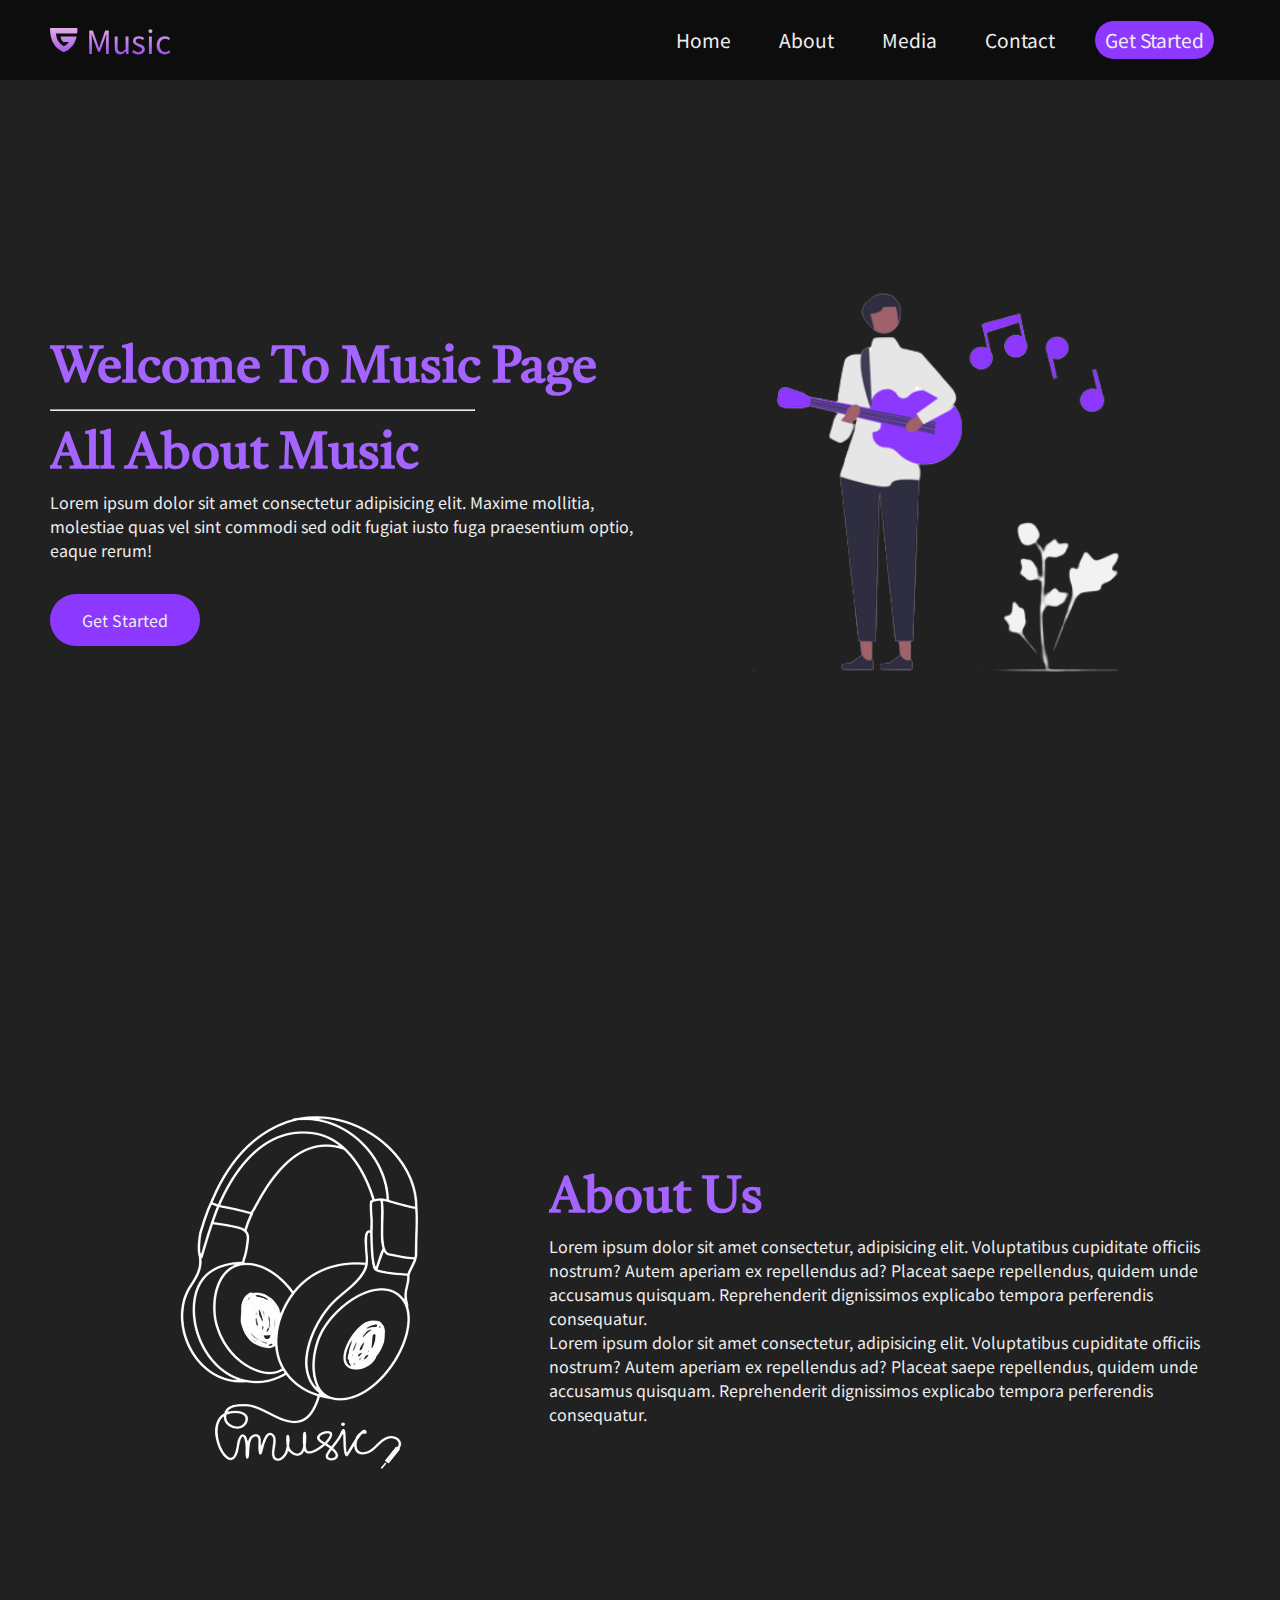
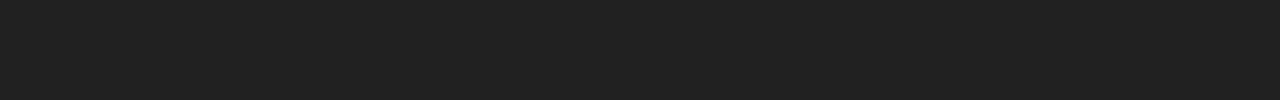
==== public/index.html @ 86f070ed "add about page" ====
<!DOCTYPE html>
<html lang="en">

<head>
    <meta charset="UTF-8">
    <meta http-equiv="X-UA-Compatible" content="IE=edge">
    <meta name="viewport" content="width=device-width, initial-scale=1.0">
    <link rel="stylesheet" href="./css/style.css">
    <link rel="stylesheet" href="./css/about.css">
    <link rel="shortcut icon" href="../assets/img/icons.png" type="image/x-icon">
    <link rel="stylesheet" href="https://cdnjs.cloudflare.com/ajax/libs/font-awesome/6.1.1/css/all.min.css">
    <title>Music</title>
</head>

<body>
    <nav class="navbar">
        <!-- Task Agrieva -->
        <div class="navbar-container">
            <a href="/" id="nav-logo"><i class="fa-brands fa-guilded nav-icons"></i> Music</a>
            <div class="navbar-toggle" id="mobile-menu">
                <span class="bar"></span>
                <span class="bar"></span>
                <span class="bar"></span>
            </div>
            <ul class="nav-menu">
                <li class="nav-item">
                    <a href="#home" class="nav-links">Home</a>
                </li>
                <li class="nav-item">
                    <a href="#about" class="nav-links">About</a>
                </li>
                <li class="nav-item">
                    <a href="#social-media" class="nav-links">Media</a>
                </li>
                <li class="nav-item">
                    <a href="#contact" class="nav-links">Contact</a>
                </li>
                <li class="nav-btn">
                    <a href="#about" class="button">Get Started</a>
                </li>
            </ul>
        </div>
    </nav>

    <div id="home">
        <div class="home-container">
            <div class="home-content">
                <h1>Welcome To Music Page </h1>
                <hr class="home-content-line" />
                <h2>All About Music</h2>
                <p>Lorem ipsum dolor sit amet consectetur adipisicing elit. Maxime mollitia,
                    molestiae quas vel sint commodi sed odit fugiat iusto fuga praesentium
                    optio, eaque rerum!</p>
                <button class="home-btn"><a href="#about">Get Started</a></button>
            </div>
            <div class="home-img-container">
                <img class="home-img" src="../assets/img/mainPict.png" alt="Main Picture">
            </div>
        </div>
    </div>

    <div id="about">
        <!-- Task Haka -->
        <div class="about-container">
            <div class="about-content">
                <div>
                    <img src="../assets/img/about picture.png" alt="about picture">
                </div>
                <div class="description">
                    <h1>About Us</h1>
                    <p>Lorem ipsum dolor sit amet consectetur, adipisicing elit. Voluptatibus cupiditate officiis
                        nostrum? Autem aperiam ex repellendus ad? Placeat saepe repellendus, quidem unde accusamus
                        quisquam. Reprehenderit dignissimos explicabo tempora perferendis consequatur.</p>
                    <p>Lorem ipsum dolor sit amet consectetur, adipisicing elit. Voluptatibus cupiditate officiis
                        nostrum? Autem aperiam ex repellendus ad? Placeat saepe repellendus, quidem unde accusamus
                        quisquam. Reprehenderit dignissimos explicabo tempora perferendis consequatur.</p>
                </div>
            </div>
        </div>
    </div>

    <div id="social-media">
        <!-- Task Bayu -->
    </div>

    <div id="contact">
        <!-- Task Asa -->
    </div>
    <script src="https://cdn.jsdelivr.net/npm/bootstrap@5.0.2/dist/js/bootstrap.bundle.min.js"
        integrity="sha384-MrcW6ZMFYlzcLA8Nl+NtUVF0sA7MsXsP1UyJoMp4YLEuNSfAP+JcXn/tWtIaxVXM" crossorigin="anonymous">
    </script>
    <script src="../assets//js/app.js"></script>
</body>

</html>
---- public/css/style.css ----
@import url('https://fonts.googleapis.com/css2?family=Noto+Sans+JP:wght@100&family=Noto+Serif&family=Roboto+Condensed:ital,wght@1,300&family=Roboto+Slab&family=Tiro+Devanagari+Marathi&family=Updock&family=Whisper&display=swap');

:root{
    /* Jadi kalian disini ambil color buat text / background yang ada di dalam sini */
    /* Kalau mau nambah silahkan tapi sebelum itu koordinasikan dlu di group */
    /* cara pemakaiannya = color:var(--namanya-sesuaikan); */
    --first-color: #8c38ff;
    --second-color: #b490ca;
    --third-color: #5ee7df;
    --gradient-color: linear-gradient(to top, #8933ec 0%, #fed6e3 100%);
    --text-color: #EEEEEE;
    --background: #212121;
    --background-navbar: #0e0d0d;
    --main-font: 'Noto Sans JP', sans-serif;
}

*{
    margin: 0;
    padding: 0;
    box-sizing: border-box;
    font-family: var(--main-font);
    scroll-behavior: smooth;
}

.container{
    margin: 0 auto;
    width: 100%;
    max-width: 1300px;
    padding-right: 50px;
    padding-left: 50px;
}

/* Navbar Styling; by @Jounny */

.navbar{
    background: var(--background-navbar);
    height: 80px;
    display: flex;
    justify-content: center;
    align-items: center;
    font-size: 1.2rem;
    position: sticky;
    top: 0;
    z-index: 999;
}

.navbar-container{
    display: flex;
    align-items: center;
    justify-content: space-between;
    z-index: 1;
    width: 100%;
    max-width: 1300px;
    margin-left: auto;
    margin-right: auto;
    padding-left: 50px;
    padding-right: 50px;
}

#nav-logo{
    background-color: var(--primary);
    background-image: var(--gradient-color);
    background-size: 100%;
    -webkit-background-clip: text;
    -moz-background-clip: text;
    -webkit-text-fill-color: transparent;
    -moz-text-fill-color: transparent;
    display: flex;
    align-items: center;
    cursor: pointer;
    text-decoration: none;
    font-size: 2rem;
}

.nav-icons{
    margin-right: 0.5rem;
}

.nav-menu{
    display: flex;
    align-items: center;
    list-style: none;
    text-align: center;
}

.nav-item{
    height: 80px;
}

.nav-links{
    color: var(--text-color);
    display: flex;
    align-items: center;
    justify-content: center;
    text-decoration: none;
    padding: 0 1.5rem;
    height: 100%;
}

.nav-links:hover{
    color: var(--first-color);
    transition: all 1s ease;
}

.nav-btn{
    display: flex;
    justify-content: center;
    align-items: center;
    padding: 0 1rem;
    width: 100%;
}


.button {
    display: flex;
    justify-content: center;
    align-items: center;
    text-decoration: none;
    padding: 5px 10px;
    height: 100%;
    width: 100%;
    border: none;
    outline: none;
    border-radius: 20px;
    background: var(--first-color);
    color: var(--text-color);
}

.button:hover{
    background: transparent;
    color: var(--first-color);
    transition: all 1s ease;
}

@media screen and (max-width: 960px){
    .navbar-container{
        display: flex;
        justify-content: space-between;
        height: 80px;
        z-index: 1;
        width: 100%;
        max-width: 1300px;
        padding: 0;
    }
    .nav-menu{
        display: grid;
        grid-template-columns: auto;
        margin: 0;
        width: 100%;
        position: absolute;
        top: -1000px;
        opacity: 1;
        transition: all 0.5s ease;
        height: 50vh;
        z-index: -1;
        background-color:#212121;
    }
    .nav-menu.active{
        background: var(--background);
        top: 100%;
        opacity: 1;
        transition: all 0.5s ease;
        z-index: 99;
        height: 50vh;
        font-size: 1.6rem;
    }
    #nav-logo{
        padding-left: 25px;
    }
    .navbar-toggle .bar{
        width: 25px;
        height: 3px;
        margin: 5px auto;
        transition: all 0.3s ease-in-out;
        background: #fff;
    }
    .nav-item{
        width: 100%;
    }
    .nav-links{
        text-align: center;
        padding: 2rem;
        width: 100%;
        display: table;  
    }
    .nav-btn{
        padding-bottom: 2rem;
    }
    .button{
        display: flex;
        justify-content: center;
        align-items: center;
        width: 80%;
        height: 80px;
        margin: 0;
    }
    #mobile-menu{
        position: absolute;
        top: 30%;
        right: 5%;
        transform: translate(5%, 20%);
    }
    .navbar-toggle .bar{
        display: block;
        cursor: pointer;
    }
    #mobile-menu.is-active .bar:nth-child(2) {
        opacity: 0;
    }

    #mobile-menu.is-active .bar:nth-child(1) {
        transform: translateY(8px) rotate(45deg);
    }

    #mobile-menu.is-active .bar:nth-child(3) {
        transform: translateY(-8px) rotate(-45deg);
    }
}
/* --------------------- Navbar ---------------------- */

/* Home Styling; by @Jounny */

#home{
    background :var(--background);
}

.home-container{
    display: grid;
    grid-template-columns: 1fr 1fr;
    align-items: center;
    justify-self: center;
    margin: 0 auto;
    height: 90vh;
    background-color: var(--background);
    z-index: 1;
    width: 100%;
    max-width: 1300px;
    padding-right: 50px;
    padding-left: 50px;
}

.home-content{
    color: var(--text-color);
    width: 100%;
}

.home-content h1, .home-content h2{
    font-size: 3.2rem;
    margin-top: 10px;
    background: #A564FF;
    font-family: 'Tiro Devanagari Marathi', serif;
    background-size: 100%;
    -webkit-background-clip: text;
    -moz-background-clip: text;
    -webkit-text-fill-color: transparent;
    -moz-text-fill-color: transparent;
}

.home-content-line{
    width: 72%;
    margin-top: 5px;

}

.main-content p{
    margin-top: 1rem;
    font-size: 2rem;
    font-weight: 700;
}

.home-btn{
    font-size: 1rem;
    background: var(--first-color);
    padding: 14px 32px;
    border: none;
    border-radius: 50px;
    color: #fff;
    margin-top: 2rem;
    cursor: pointer;
    position: relative;
    transition: all 0.35s;
    outline: none;
}

.home-btn a{
    position: relative;
    z-index: 2;
    color: var(--text-color);
    text-decoration: none;
}

.home-btn::after{
    position: absolute;
    content: '';
    top: 0;
    left: 0;
    width: 0;
    height: 100%;
    background-color: #4837ff;
    transition: all 0.35s;
    border-radius: 4px;
}

.home-btn:hover{
    background: transparent;
    color: var(--first-color);
}
.home-btn:hover:after{
    color: var(--text-color)
}
.home-img-container{
    text-align: center;
}
.home-img{
    height: 100%;
    width: 100%;
}

/* --------------------- Home ---------------------- */
---- public/css/about.css ----
#about{
    background:var(--background) ;
}

.about-container {
    display: flex;
    align-items: center;
    margin: 0 auto;
    height: 90vh;
    background-color: var(--background);
    z-index: 1;
    width: 100%;
    max-width: 1300px;
    padding-right: 50px;
    padding-left: 50px;
}

.about-content {
    display: flex;
    align-items: center;
    margin: 0 auto;
}

.about-content{
    background-image: #A564FF;
    padding: auto;
}

.about-content h1 {
    color: var(--first-color);
    font-size: 3.2rem;
    font-family: 'Tiro Devanagari Marathi', serif;
    background: #A564FF;
    background-size: 100%;
    -webkit-background-clip: text;
    -moz-background-clip: text;
    -webkit-text-fill-color: transparent;
    -moz-text-fill-color: transparent;
}

.about-content p {
    color: var(--text-color);
}
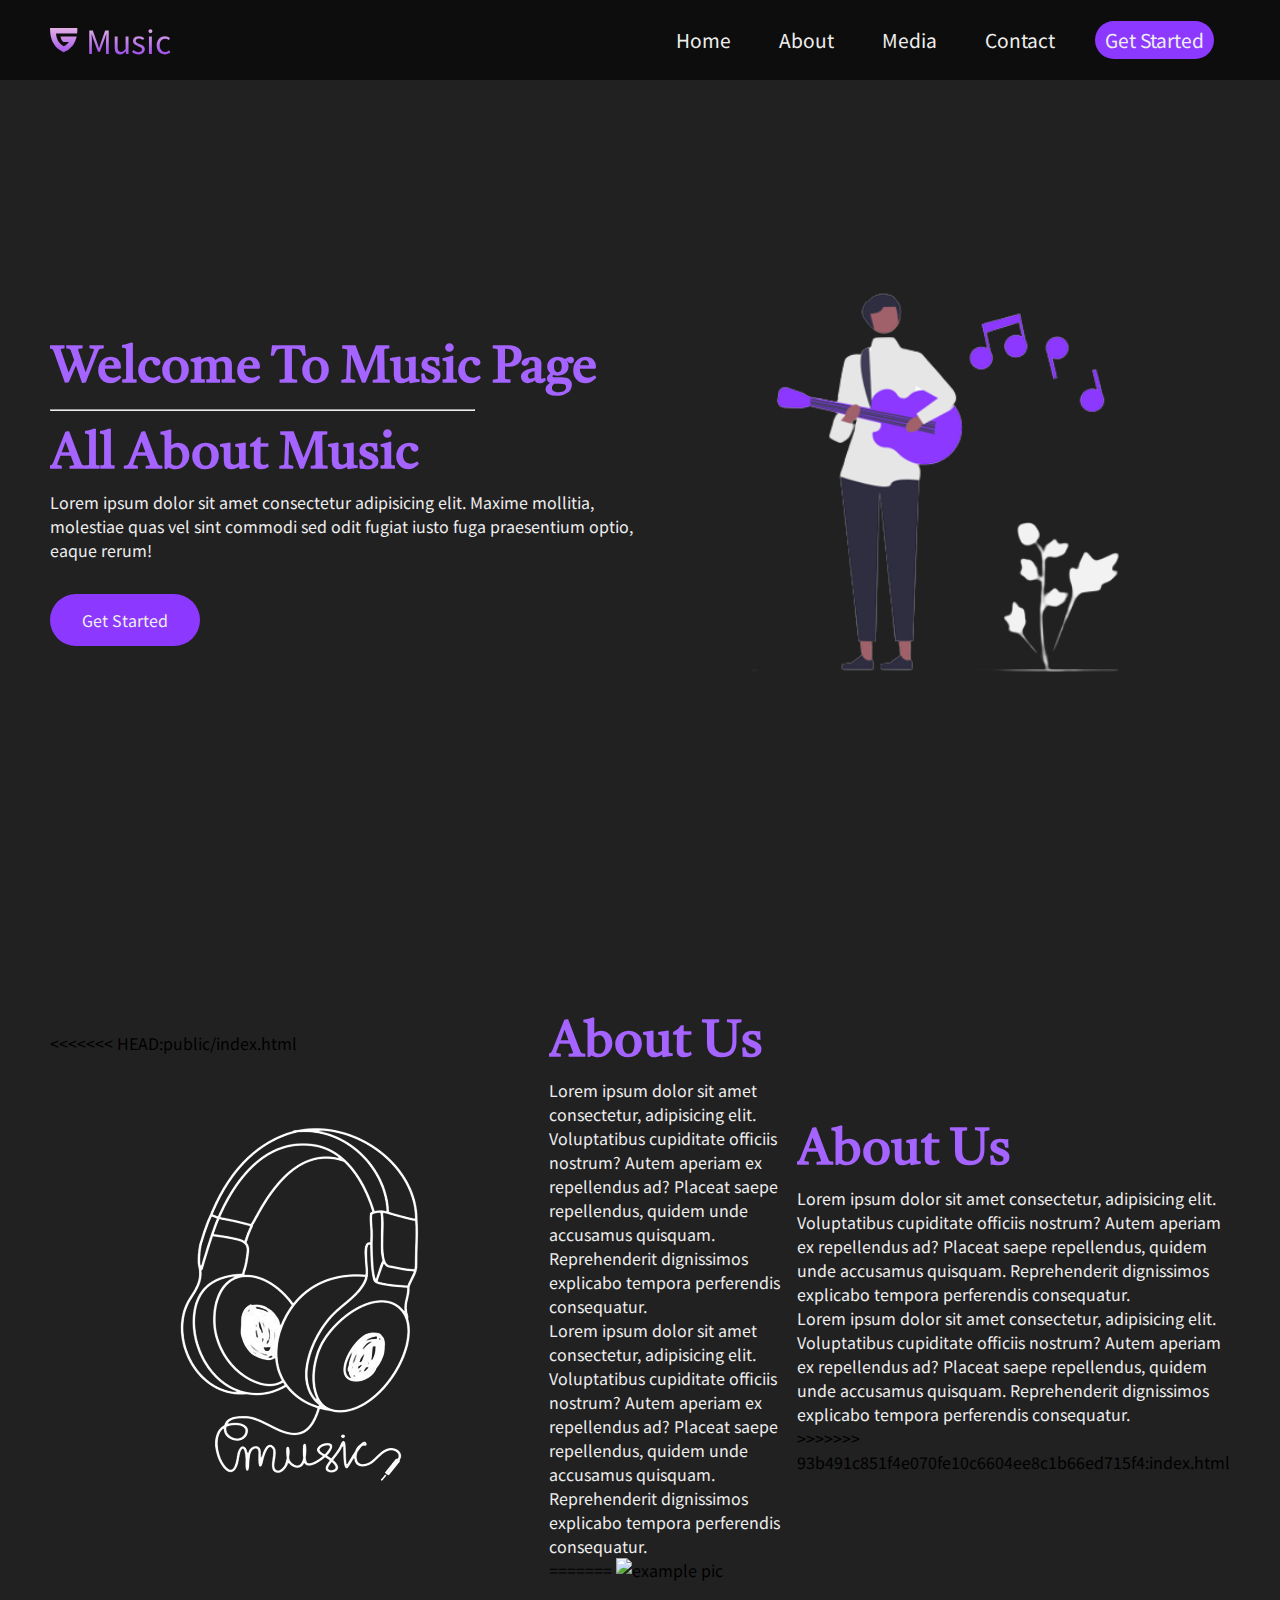
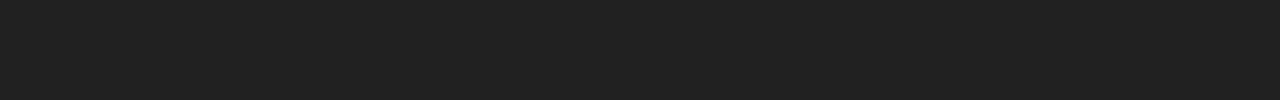
==== commit 5eb4f851: "add about page" ====
--- a/public/index.html
+++ b/public/index.html
@@ -64,7 +64,7 @@
         <div class="about-container">
             <div class="about-content">
                 <div>
-                    <img src="../assets/img/about picture.png" alt="about picture">
+                    <<<<<<< HEAD:public/index.html <img src="../assets/img/about picture.png" alt="about picture">
                 </div>
                 <div class="description">
                     <h1>About Us</h1>
@@ -74,6 +74,18 @@
                     <p>Lorem ipsum dolor sit amet consectetur, adipisicing elit. Voluptatibus cupiditate officiis
                         nostrum? Autem aperiam ex repellendus ad? Placeat saepe repellendus, quidem unde accusamus
                         quisquam. Reprehenderit dignissimos explicabo tempora perferendis consequatur.</p>
+                    =======
+                    <img src="assets/mainPict.png" alt="example pic">
+                </div>
+                <div class="description">
+                    <h1>About Us</h1>
+                    <p>Lorem ipsum dolor sit amet consectetur, adipisicing elit. Voluptatibus cupiditate officiis
+                        nostrum? Autem aperiam ex repellendus ad? Placeat saepe repellendus, quidem unde accusamus
+                        quisquam. Reprehenderit dignissimos explicabo tempora perferendis consequatur.</p>
+                    <p>Lorem ipsum dolor sit amet consectetur, adipisicing elit. Voluptatibus cupiditate officiis
+                        nostrum? Autem aperiam ex repellendus ad? Placeat saepe repellendus, quidem unde accusamus
+                        quisquam. Reprehenderit dignissimos explicabo tempora perferendis consequatur.</p>
+                    >>>>>>> 93b491c851f4e070fe10c6604ee8c1b66ed715f4:index.html
                 </div>
             </div>
         </div>
